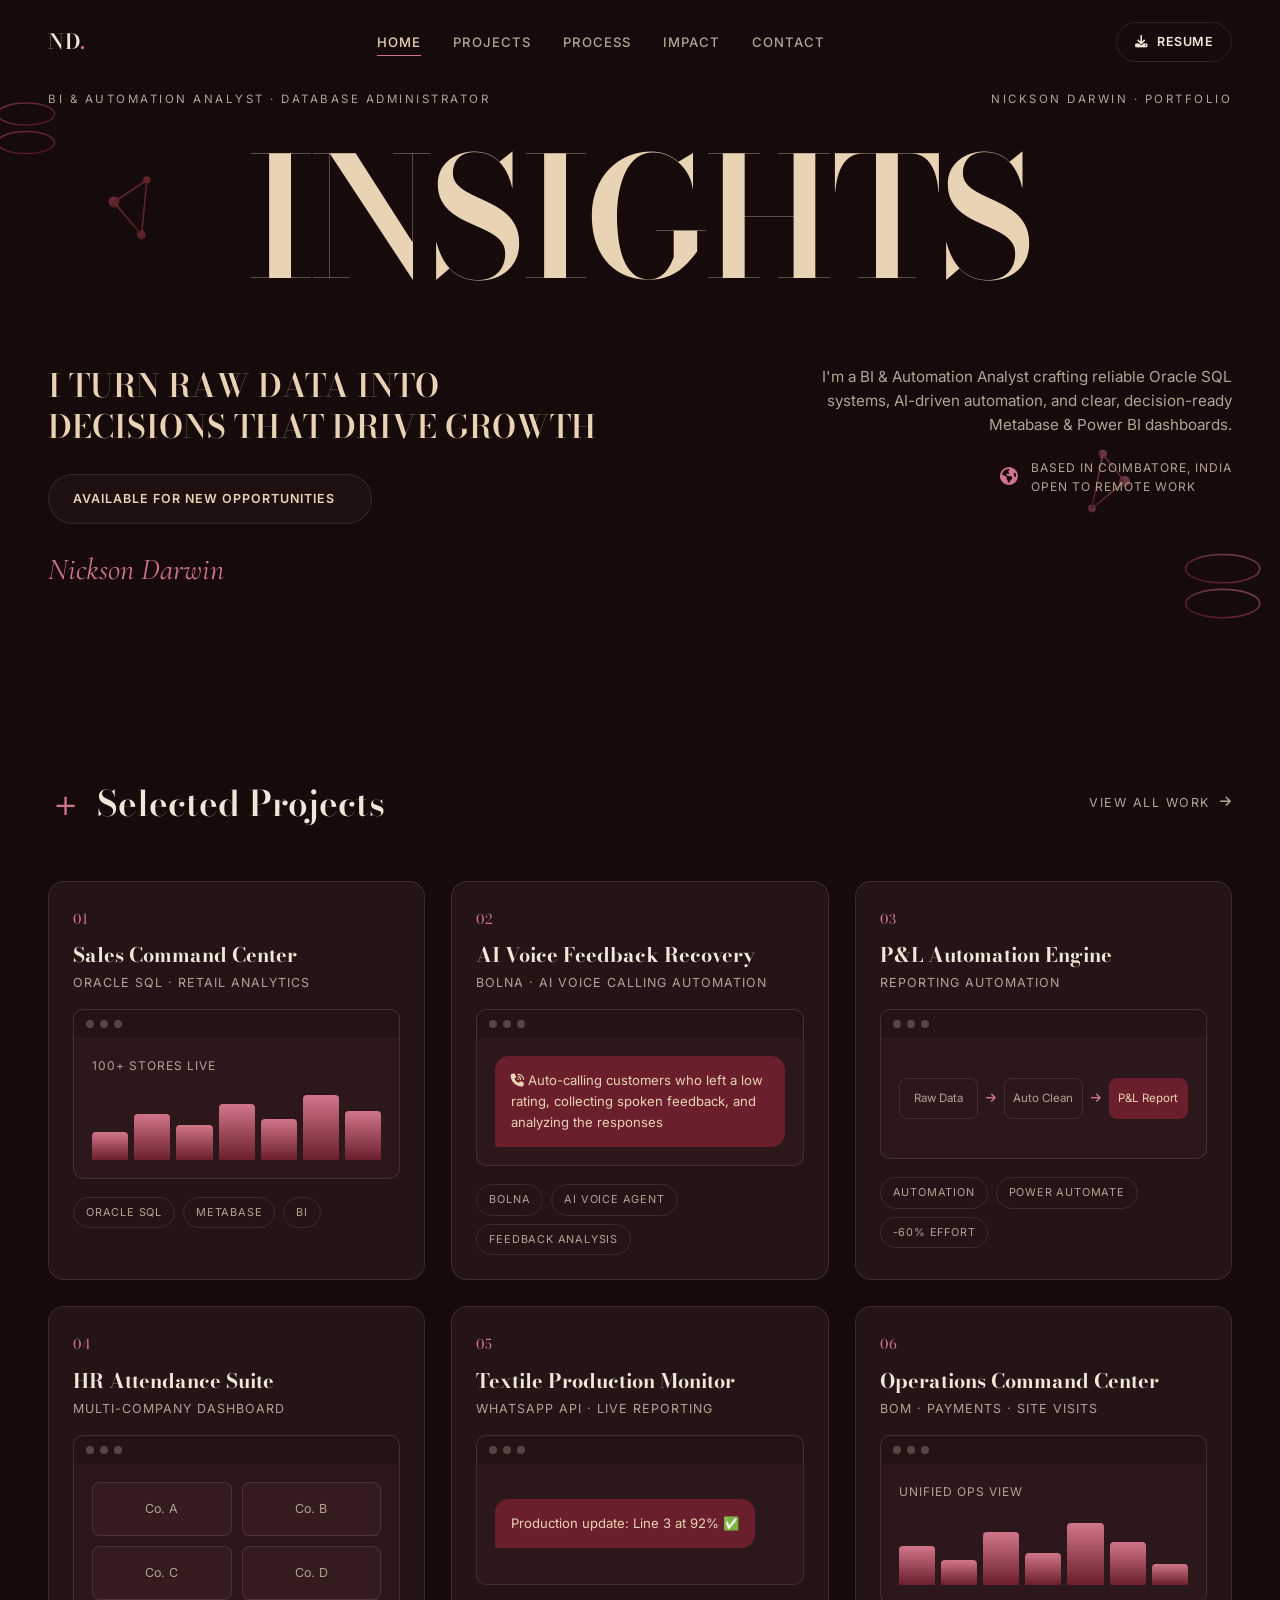
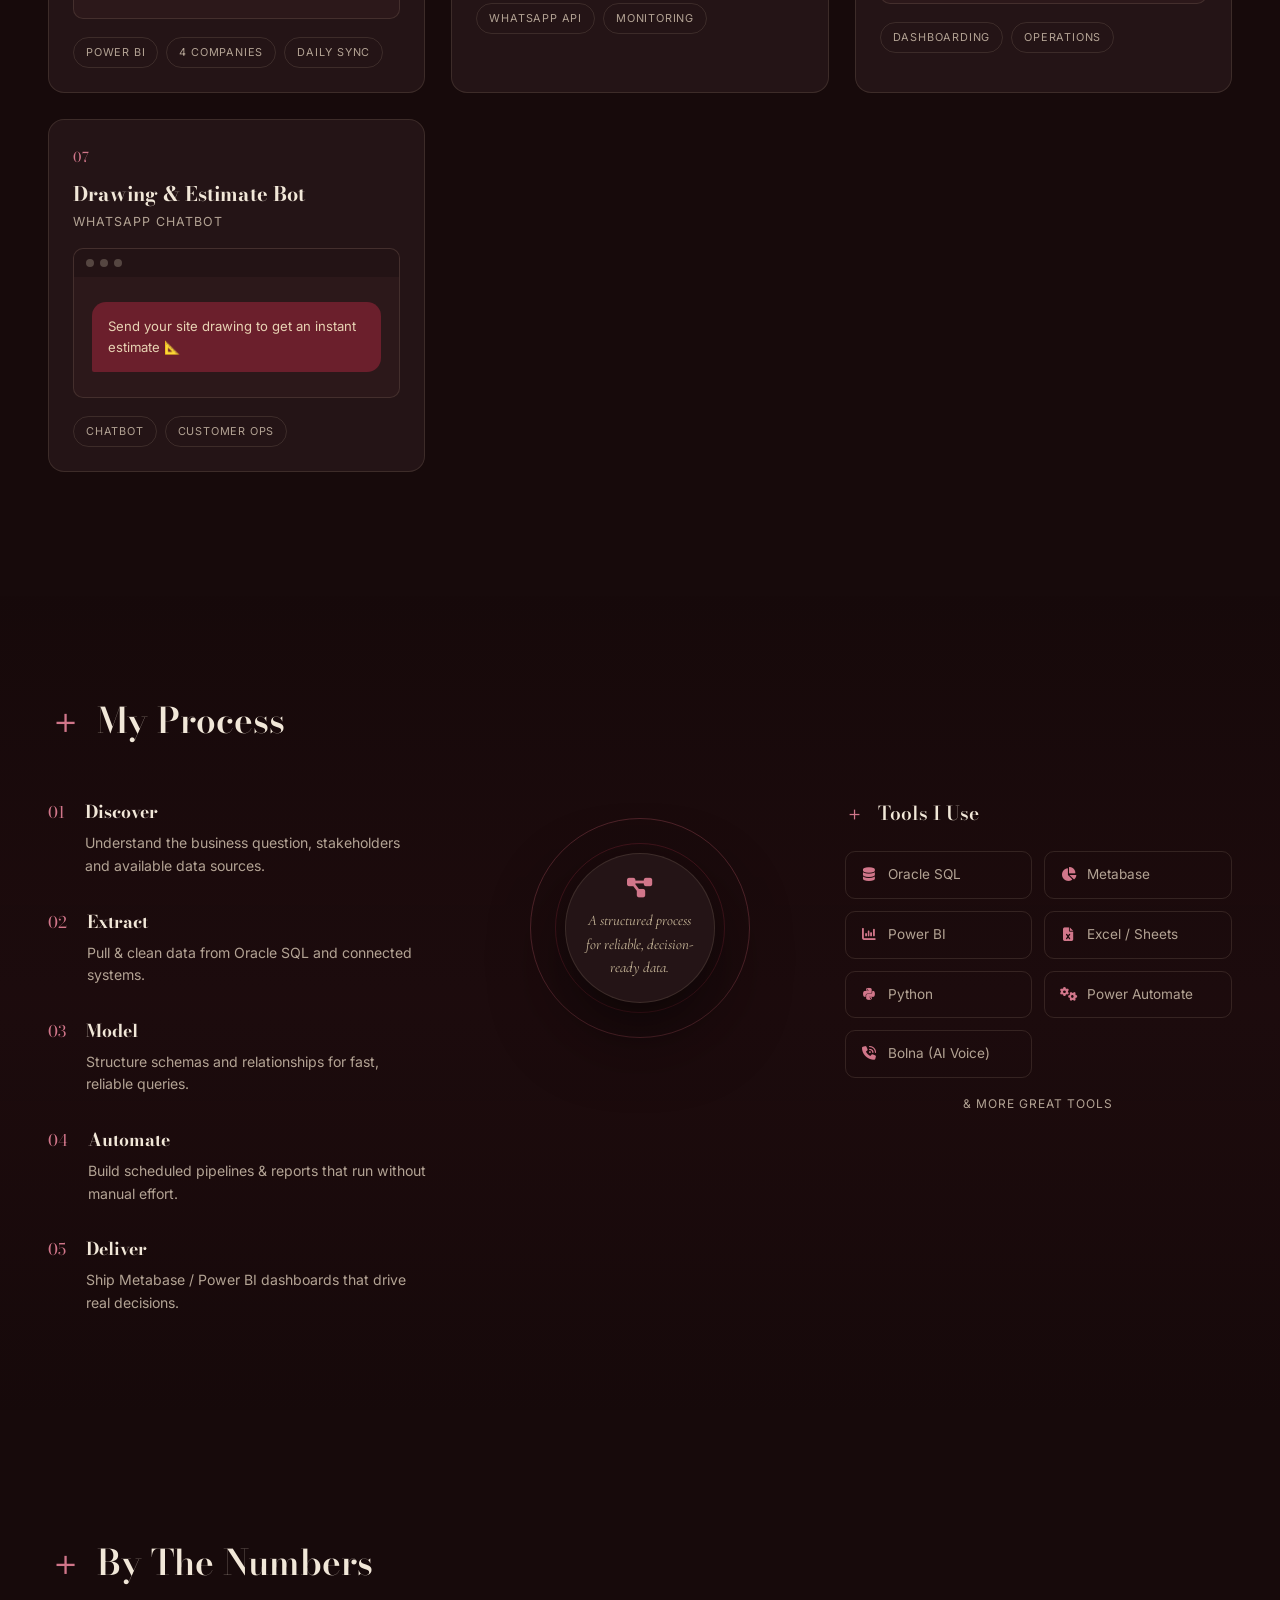
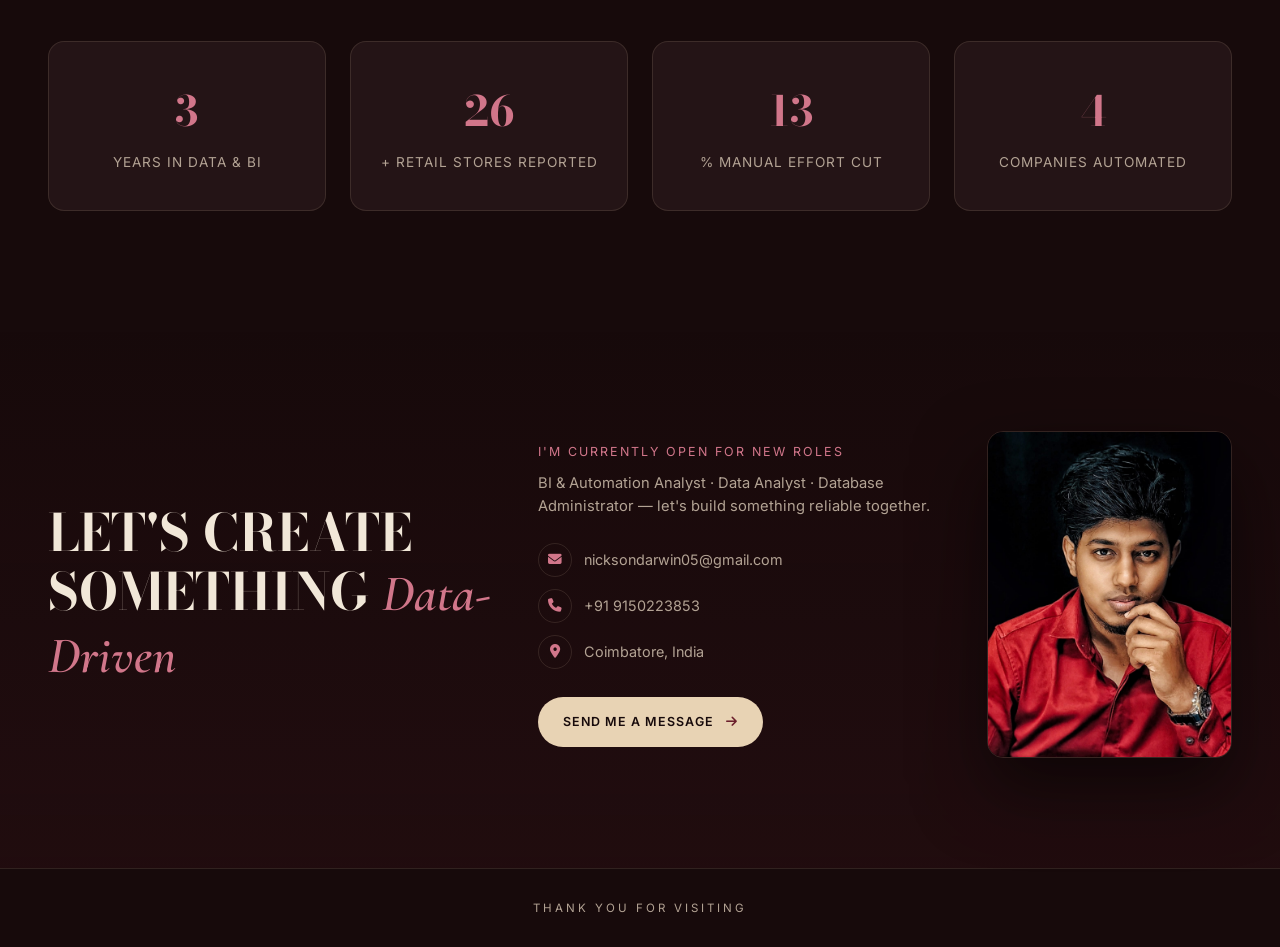
==== old-site/index.html @ a9b0cd64 "Launch new portfolio: case-study popups, solar-orbit tool stack, career trajectory - Overview cards " ====
<!DOCTYPE html>
<html lang="en">
<head>
<meta charset="UTF-8">
<meta name="viewport" content="width=device-width, initial-scale=1.0">
<title>Nickson Darwin — BI & Automation Portfolio</title>
<meta name="description" content="Nickson Darwin P — BI & Automation Analyst specializing in Oracle SQL, Metabase, Power BI, AI voice automation and reporting automation.">
<link rel="preconnect" href="https://fonts.googleapis.com">
<link rel="preconnect" href="https://fonts.gstatic.com" crossorigin>
<link href="https://fonts.googleapis.com/css2?family=Bodoni+Moda:ital,opsz,wght@0,6..96,400;0,6..96,500;0,6..96,600;0,6..96,700;0,6..96,900;1,6..96,500&family=Cormorant+Garamond:ital,wght@0,500;1,500;1,600&family=Inter:wght@300;400;500;600;700&display=swap" rel="stylesheet">
<link rel="stylesheet" href="https://cdnjs.cloudflare.com/ajax/libs/font-awesome/6.5.1/css/all.min.css">
<link rel="stylesheet" href="css/style.css?v=14">
<link rel="icon" href="data:image/svg+xml,<svg xmlns=%22http://www.w3.org/2000/svg%22 viewBox=%220 0 100 100%22><text y=%22.9em%22 font-size=%2290%22>🗄️</text></svg>">
</head>
<body>

<div class="grain"></div>
<div id="cursor-glow"></div>

<!-- Loader -->
<div id="loader">
  <div class="loader-inner">
    <span class="loader-code">ND</span>
    <div class="loader-bar"><div class="loader-fill"></div></div>
    <p>loading portfolio ...</p>
  </div>
</div>

<!-- Navbar -->
<header id="header">
  <nav class="nav container">
    <a href="#home" class="logo">ND<span>.</span></a>
    <ul class="nav-links">
      <li><a href="#home" class="nav-link active">Home</a></li>
      <li><a href="#projects" class="nav-link">Projects</a></li>
      <li><a href="#process" class="nav-link">Process</a></li>
      <li><a href="#impact" class="nav-link">Impact</a></li>
      <li><a href="#contact" class="nav-link">Contact</a></li>
    </ul>
    <a href="assets/Nickson_Darwin_Resume_SEP_2026.pdf" download class="btn btn-small nav-cta">
      <i class="fa-solid fa-download"></i> Resume
    </a>
    <button id="nav-toggle" aria-label="Toggle menu"><i class="fa-solid fa-bars"></i></button>
  </nav>
</header>

<!-- HERO -->
<section id="home" class="hero">
  <svg class="deco deco-tl" viewBox="0 0 200 200" xmlns="http://www.w3.org/2000/svg">
    <defs><linearGradient id="gradTL" x1="0" y1="0" x2="1" y2="1">
      <stop offset="0%" stop-color="#b0525f"/><stop offset="100%" stop-color="#7c2333"/>
    </linearGradient></defs>
    <g fill="none" stroke="url(#gradTL)" stroke-width="1.4" opacity=".55">
      <ellipse cx="60" cy="40" rx="26" ry="10"/>
      <ellipse cx="60" cy="66" rx="26" ry="10"/>
      <path d="M34 40 V66"/><path d="M86 40 V66"/>
      <circle cx="140" cy="120" r="5" fill="url(#gradTL)" stroke="none"/>
      <circle cx="170" cy="100" r="3.5" fill="url(#gradTL)" stroke="none"/>
      <circle cx="165" cy="150" r="4" fill="url(#gradTL)" stroke="none"/>
      <path d="M140 120 L170 100"/><path d="M140 120 L165 150"/><path d="M170 100 L165 150"/>
    </g>
  </svg>
  <svg class="deco deco-br" viewBox="0 0 220 220" xmlns="http://www.w3.org/2000/svg">
    <defs><linearGradient id="gradBR" x1="0" y1="1" x2="1" y2="0">
      <stop offset="0%" stop-color="#7c2333"/><stop offset="100%" stop-color="#d98c95"/>
    </linearGradient></defs>
    <g fill="none" stroke="url(#gradBR)" stroke-width="1.4" opacity=".5">
      <ellipse cx="140" cy="150" rx="34" ry="13"/>
      <ellipse cx="140" cy="182" rx="34" ry="13"/>
      <path d="M106 150 V182"/><path d="M174 150 V182"/>
      <circle cx="50" cy="70" r="5" fill="url(#gradBR)" stroke="none"/>
      <circle cx="20" cy="95" r="3.5" fill="url(#gradBR)" stroke="none"/>
      <circle cx="30" cy="45" r="4" fill="url(#gradBR)" stroke="none"/>
      <path d="M50 70 L20 95"/><path d="M50 70 L30 45"/><path d="M20 95 L30 45"/>
    </g>
  </svg>

  <div class="container hero-top">
    <p class="kicker">BI &amp; Automation Analyst · Database Administrator</p>
    <p class="kicker kicker-right">Nickson Darwin · Portfolio</p>
  </div>

  <div class="container hero-stage">
    <div class="hero-headline-wrap">
      <h1 class="hero-headline" data-reveal>INSIGHTS</h1>
    </div>

    <div class="hero-bottom">
      <div class="hero-left" data-reveal>
        <h2 class="hero-sub">I TURN RAW DATA INTO<br>DECISIONS THAT DRIVE GROWTH</h2>
        <a href="#contact" class="pill-btn"><span>Available for new opportunities</span> <i class="fa-solid fa-sparkles"></i></a>
        <p class="signature">Nickson Darwin</p>
      </div>
      <div class="hero-right" data-reveal>
        <p>I'm a BI &amp; Automation Analyst crafting reliable Oracle SQL systems,
          AI-driven automation, and clear, decision-ready Metabase &amp; Power BI dashboards.</p>
        <div class="hero-location">
          <i class="fa-solid fa-earth-americas"></i>
          <span>BASED IN COIMBATORE, INDIA<br>OPEN TO REMOTE WORK</span>
        </div>
      </div>
    </div>
  </div>
</section>

<!-- SELECTED PROJECTS -->
<section id="projects" class="section">
  <div class="container">
    <div class="section-head" data-reveal>
      <h3><span class="plus">＋</span> Selected Projects</h3>
      <a href="#contact" class="view-all">View all work <i class="fa-solid fa-arrow-right"></i></a>
    </div>

    <div class="projects-grid" data-reveal>

      <article class="project-card">
        <span class="proj-num">01</span>
        <h4>Sales Command Center</h4>
        <p class="proj-sub">Oracle SQL · Retail Analytics</p>
        <div class="mock-window">
          <div class="mock-bar"><span></span><span></span><span></span></div>
          <div class="mock-body mock-dash">
            <div class="mock-title">100+ Stores Live</div>
            <div class="mock-chart">
              <i style="--h:40%"></i><i style="--h:65%"></i><i style="--h:50%"></i>
              <i style="--h:80%"></i><i style="--h:58%"></i><i style="--h:92%"></i><i style="--h:70%"></i>
            </div>
          </div>
        </div>
        <div class="proj-tags">
          <span>ORACLE SQL</span><span>METABASE</span><span>BI</span>
        </div>
      </article>

      <article class="project-card">
        <span class="proj-num">02</span>
        <h4>AI Voice Feedback Recovery</h4>
        <p class="proj-sub">Bolna · AI Voice Calling Automation</p>
        <div class="mock-window">
          <div class="mock-bar"><span></span><span></span><span></span></div>
          <div class="mock-body mock-chat">
            <div class="chat-bubble"><i class="fa-solid fa-phone-volume"></i> Auto-calling customers who left a low rating, collecting spoken feedback, and analyzing the responses</div>
          </div>
        </div>
        <div class="proj-tags">
          <span>BOLNA</span><span>AI VOICE AGENT</span><span>FEEDBACK ANALYSIS</span>
        </div>
      </article>

      <article class="project-card">
        <span class="proj-num">03</span>
        <h4>P&amp;L Automation Engine</h4>
        <p class="proj-sub">Reporting Automation</p>
        <div class="mock-window">
          <div class="mock-bar"><span></span><span></span><span></span></div>
          <div class="mock-body mock-flow">
            <div class="flow-node">Raw Data</div>
            <i class="fa-solid fa-arrow-right"></i>
            <div class="flow-node">Auto Clean</div>
            <i class="fa-solid fa-arrow-right"></i>
            <div class="flow-node accent">P&amp;L Report</div>
          </div>
        </div>
        <div class="proj-tags">
          <span>AUTOMATION</span><span>POWER AUTOMATE</span><span>-60% EFFORT</span>
        </div>
      </article>

      <article class="project-card">
        <span class="proj-num">04</span>
        <h4>HR Attendance Suite</h4>
        <p class="proj-sub">Multi-Company Dashboard</p>
        <div class="mock-window">
          <div class="mock-bar"><span></span><span></span><span></span></div>
          <div class="mock-body mock-grid4">
            <div>Co. A</div><div>Co. B</div><div>Co. C</div><div>Co. D</div>
          </div>
        </div>
        <div class="proj-tags">
          <span>POWER BI</span><span>4 COMPANIES</span><span>DAILY SYNC</span>
        </div>
      </article>

      <article class="project-card">
        <span class="proj-num">05</span>
        <h4>Textile Production Monitor</h4>
        <p class="proj-sub">WhatsApp API · Live Reporting</p>
        <div class="mock-window">
          <div class="mock-bar"><span></span><span></span><span></span></div>
          <div class="mock-body mock-chat">
            <div class="chat-bubble">Production update: Line 3 at 92% ✅</div>
          </div>
        </div>
        <div class="proj-tags">
          <span>WHATSAPP API</span><span>MONITORING</span>
        </div>
      </article>

      <article class="project-card">
        <span class="proj-num">06</span>
        <h4>Operations Command Center</h4>
        <p class="proj-sub">BOM · Payments · Site Visits</p>
        <div class="mock-window">
          <div class="mock-bar"><span></span><span></span><span></span></div>
          <div class="mock-body mock-dash">
            <div class="mock-title">Unified Ops View</div>
            <div class="mock-chart">
              <i style="--h:55%"></i><i style="--h:35%"></i><i style="--h:75%"></i>
              <i style="--h:45%"></i><i style="--h:88%"></i><i style="--h:62%"></i><i style="--h:30%"></i>
            </div>
          </div>
        </div>
        <div class="proj-tags">
          <span>DASHBOARDING</span><span>OPERATIONS</span>
        </div>
      </article>

      <article class="project-card">
        <span class="proj-num">07</span>
        <h4>Drawing &amp; Estimate Bot</h4>
        <p class="proj-sub">WhatsApp Chatbot</p>
        <div class="mock-window">
          <div class="mock-bar"><span></span><span></span><span></span></div>
          <div class="mock-body mock-chat">
            <div class="chat-bubble">Send your site drawing to get an instant estimate 📐</div>
          </div>
        </div>
        <div class="proj-tags">
          <span>CHATBOT</span><span>CUSTOMER OPS</span>
        </div>
      </article>

    </div>
  </div>
</section>

<!-- PROCESS + TOOLS -->
<section id="process" class="section alt">
  <div class="container">
    <div class="section-head" data-reveal>
      <h3><span class="plus">＋</span> My Process</h3>
    </div>

    <div class="process-grid">
      <ol class="process-list" data-reveal>
        <li><span class="pnum">01</span><div><h4>Discover</h4><p>Understand the business question, stakeholders and available data sources.</p></div></li>
        <li><span class="pnum">02</span><div><h4>Extract</h4><p>Pull &amp; clean data from Oracle SQL and connected systems.</p></div></li>
        <li><span class="pnum">03</span><div><h4>Model</h4><p>Structure schemas and relationships for fast, reliable queries.</p></div></li>
        <li><span class="pnum">04</span><div><h4>Automate</h4><p>Build scheduled pipelines &amp; reports that run without manual effort.</p></div></li>
        <li><span class="pnum">05</span><div><h4>Deliver</h4><p>Ship Metabase / Power BI dashboards that drive real decisions.</p></div></li>
      </ol>

      <div class="process-orb" data-reveal>
        <div class="orb-ring r1"></div>
        <div class="orb-ring r2"></div>
        <div class="orb-core">
          <i class="fa-solid fa-diagram-project"></i>
          <p>A structured process for reliable, decision-ready data.</p>
        </div>
      </div>

      <div class="tools-box" data-reveal>
        <h4><span class="plus">＋</span> Tools I Use</h4>
        <div class="tools-grid">
          <div class="tool"><i class="fa-solid fa-database"></i> Oracle SQL</div>
          <div class="tool"><i class="fa-solid fa-chart-pie"></i> Metabase</div>
          <div class="tool"><i class="fa-solid fa-chart-column"></i> Power BI</div>
          <div class="tool"><i class="fa-solid fa-file-excel"></i> Excel / Sheets</div>
          <div class="tool"><i class="fa-brands fa-python"></i> Python</div>
          <div class="tool"><i class="fa-solid fa-gears"></i> Power Automate</div>
          <div class="tool"><i class="fa-solid fa-phone-volume"></i> Bolna (AI Voice)</div>
        </div>
        <p class="tools-more">&amp; more great tools</p>
      </div>
    </div>
  </div>
</section>

<!-- IMPACT (numbers instead of testimonials) -->
<section id="impact" class="section">
  <div class="container">
    <div class="section-head" data-reveal>
      <h3><span class="plus">＋</span> By The Numbers</h3>
    </div>
    <div class="impact-grid" data-reveal>
      <div class="impact-card">
        <span class="impact-num" data-count="3">0</span>
        <p>Years in Data &amp; BI</p>
      </div>
      <div class="impact-card">
        <span class="impact-num" data-count="100">0</span>
        <p>+ Retail Stores Reported</p>
      </div>
      <div class="impact-card">
        <span class="impact-num" data-count="60">0</span>
        <p>% Manual Effort Cut</p>
      </div>
      <div class="impact-card">
        <span class="impact-num" data-count="4">0</span>
        <p>Companies Automated</p>
      </div>
    </div>
  </div>
</section>

<!-- CONTACT / CTA -->
<section id="contact" class="section cta-section">
  <div class="container cta-grid">
    <div class="cta-left" data-reveal>
      <h2>LET'S CREATE<br>SOMETHING <span class="script">Data-Driven</span></h2>
    </div>
    <div class="cta-mid" data-reveal>
      <p class="cta-open">I'M CURRENTLY OPEN FOR NEW ROLES</p>
      <p class="cta-note">BI &amp; Automation Analyst · Data Analyst · Database Administrator — let's build something reliable together.</p>
      <div class="contact-info">
        <a href="mailto:nicksondarwin05@gmail.com"><i class="fa-solid fa-envelope"></i> nicksondarwin05@gmail.com</a>
        <a href="tel:+919150223853"><i class="fa-solid fa-phone"></i> +91 9150223853</a>
        <a href="#"><i class="fa-solid fa-location-dot"></i> Coimbatore, India</a>
      </div>
      <a href="mailto:nicksondarwin05@gmail.com" class="pill-btn dark"><span>Send me a message</span> <i class="fa-solid fa-arrow-right"></i></a>
    </div>
    <div class="cta-right" data-reveal>
      <img src="assets/profile.jpg" alt="Nickson Darwin P">
    </div>
  </div>
</section>

<footer class="footer">
  <p>Thank you for visiting</p>
</footer>

<a href="#home" id="back-to-top" aria-label="Back to top"><i class="fa-solid fa-arrow-up"></i></a>

<script src="js/script.js"></script>
</body>
</html>
---- old-site/css/style.css ----
/* ===== Tokens ===== */
:root{
  --bg: #170a0b;
  --bg-2: #1c0d0e;
  --surface: #241416;
  --surface-2: #2c181a;
  --border: rgba(232,211,180,0.12);
  --cream: #e8d3b4;
  --cream-dim: #c9b89a;
  --maroon: #6b1f2c;
  --rose: #a8505f;
  --rose-soft: #d1768a;
  --text: #f1e7d8;
  --text-dim: #b3a394;
  --shadow: 0 30px 70px rgba(0,0,0,0.55);
  --radius: 16px;
  --font-head: 'Bodoni Moda', serif;
  --font-script: 'Cormorant Garamond', serif;
  --font-body: 'Inter', sans-serif;
}

*{ margin:0; padding:0; box-sizing:border-box; }
html{ scroll-behavior: smooth; }

body{
  background: var(--bg);
  color: var(--text);
  font-family: var(--font-body);
  overflow-x: hidden;
  line-height: 1.6;
}

img{ max-width:100%; display:block; }
a{ color:inherit; text-decoration:none; }
ul, ol{ list-style:none; }
button{ font-family: inherit; cursor:pointer; border:none; background:none; color:inherit; }

.container{ width:100%; max-width: 1240px; margin:0 auto; padding: 0 28px; }
::selection{ background: var(--maroon); color:#fff; }

/* film grain overlay */
.grain{
  position:fixed; inset:0; z-index:-1; pointer-events:none; opacity:.05; mix-blend-mode:overlay;
  background-image: radial-gradient(rgba(255,255,255,0.6) 1px, transparent 1px);
  background-size: 3px 3px;
}
#cursor-glow{
  position: fixed; top:0; left:0; width:460px; height:460px; border-radius:50%;
  background: radial-gradient(circle, rgba(124,35,51,0.28), transparent 65%);
  pointer-events:none; z-index:-1; transform: translate(-50%,-50%);
  transition: opacity .3s ease; opacity:0;
}

/* ===== Loader ===== */
#loader{
  position:fixed; inset:0; background: var(--bg); z-index:9999;
  display:flex; align-items:center; justify-content:center;
  transition: opacity .6s ease, visibility .6s ease;
}
#loader.hide{ opacity:0; visibility:hidden; }
.loader-inner{ text-align:center; }
.loader-code{ font-family: var(--font-head); font-size:2.4rem; color: var(--cream); display:block; margin-bottom:18px; letter-spacing:2px; }
.loader-bar{ width:220px; height:3px; background: var(--surface-2); border-radius:4px; overflow:hidden; margin: 0 auto; }
.loader-fill{ height:100%; width:0%; background: var(--rose); animation: loadFill 1.2s ease forwards; }
@keyframes loadFill{ to{ width:100%; } }
.loader-inner p{ margin-top:14px; color: var(--text-dim); font-size:.78rem; letter-spacing:2px; text-transform:uppercase; }

/* ===== Header ===== */
#header{
  position: fixed; top:0; left:0; right:0; z-index: 500;
  padding: 22px 0; transition: background .3s ease, padding .3s ease, border-color .3s ease;
  border-bottom: 1px solid transparent;
}
#header.scrolled{ background: rgba(23,13,14,0.85); backdrop-filter: blur(14px); padding: 14px 0; border-color: var(--border); }
.nav{ display:flex; align-items:center; justify-content:space-between; gap:24px; }
.logo{ font-family: var(--font-head); font-weight:600; font-size:1.3rem; letter-spacing:.5px; }
.logo span{ color: var(--rose-soft); }
.nav-links{ display:flex; gap:32px; margin:0 auto; }
.nav-link{ position:relative; font-size:.82rem; letter-spacing:1px; text-transform:uppercase; color: var(--text-dim); font-weight:500; padding:6px 0; transition: color .25s ease; }
.nav-link::after{ content:''; position:absolute; left:0; bottom:0; width:0; height:1px; background: var(--rose-soft); transition: width .3s ease; }
.nav-link:hover, .nav-link.active{ color: var(--cream); }
.nav-link:hover::after, .nav-link.active::after{ width:100%; }
#nav-toggle{ display:none; font-size:1.3rem; color: var(--text); }

/* ===== Buttons ===== */
.btn{ display:inline-flex; align-items:center; gap:10px; padding: 12px 24px; border-radius: 999px; font-weight:600; font-size:.82rem; letter-spacing:.5px; transition: all .25s ease; }
.btn-small{ padding: 9px 18px; font-size:.78rem; border:1px solid var(--border); text-transform:uppercase; }
.btn-small:hover{ border-color: var(--rose-soft); color: var(--rose-soft); }

.pill-btn{
  display:inline-flex; align-items:center; gap:12px; border:1px solid var(--border); border-radius:999px;
  padding:14px 24px; font-size:.78rem; letter-spacing:1px; text-transform:uppercase; font-weight:600; color: var(--cream);
  transition: all .3s ease; background: rgba(236,223,200,0.03);
}
.pill-btn:hover{ background: var(--rose); border-color: var(--rose); transform: translateY(-2px); }
.pill-btn i{ color: var(--rose-soft); }
.pill-btn.dark{ background: var(--cream); color: var(--bg); }
.pill-btn.dark i{ color: var(--maroon); }
.pill-btn.dark:hover{ background: var(--rose-soft); color:#1a0d0e; }

/* ===== Hero ===== */
.hero{ position:relative; padding-top:90px; padding-bottom:70px; overflow:hidden; }
.deco{ position:absolute; width:220px; height:220px; pointer-events:none; z-index:1; }
.deco-tl{ top:70px; left:-40px; }
.deco-br{ bottom:20px; right:-30px; width:240px; height:240px; }

.hero-top{ display:flex; justify-content:space-between; margin-bottom: 40px; position:relative; z-index:2; }
.kicker{ font-size:.72rem; letter-spacing:2.5px; text-transform:uppercase; color: var(--text-dim); }
.kicker-right{ text-align:right; }

.hero-stage{
  position:relative;
  font-size: clamp(3.6rem, 13vw, 10.5rem);
}
.hero-headline-wrap{ position:relative; padding-bottom: 0.45em; }
.hero-headline{
  font-family: var(--font-head); font-weight:600; text-transform:uppercase;
  font-size: 1em; line-height:.85; letter-spacing:-.02em;
  color: var(--cream); text-align:center; white-space:nowrap;
  margin: .15em 0 0; position:relative; z-index:1;
}
.hero-bottom{
  display:grid; grid-template-columns: 1.3fr .9fr; gap:60px; align-items:start;
  position:relative; z-index:2; font-size:1rem;
}
.hero-sub{ font-family: var(--font-head); font-weight:600; font-size: clamp(1.3rem, 2.6vw, 2rem); line-height:1.3; margin-bottom:26px; color: var(--cream); }
.signature{ font-family: var(--font-script); font-style:italic; font-size:1.9rem; color: var(--rose-soft); margin-top:22px; }
.hero-right{ text-align:right; color: var(--text-dim); font-size:.95rem; }
.hero-right p{ margin-bottom:20px; }
.hero-location{ display:flex; align-items:center; justify-content:flex-end; gap:12px; font-size:.75rem; letter-spacing:1px; color: var(--text-dim); }
.hero-location i{ font-size:1.1rem; color: var(--rose-soft); }
.hero-location span{ text-align:left; }

/* reveal animation */
[data-reveal]{ opacity:0; transform: translateY(36px); transition: opacity .8s ease, transform .8s ease; }
[data-reveal].in-view{ opacity:1; transform: translateY(0); }

/* ===== Sections ===== */
.section{ padding: 110px 0; position:relative; }
.section.alt{ background: linear-gradient(180deg, transparent, rgba(124,35,51,0.06), transparent); }
.section-head{ display:flex; align-items:center; justify-content:space-between; margin-bottom:50px; flex-wrap:wrap; gap:16px; }
.section-head h3, .tools-box h4{ font-family: var(--font-head); font-weight:600; font-size: clamp(1.6rem, 3vw, 2.2rem); display:flex; align-items:center; gap:14px; }
.plus{ color: var(--rose-soft); font-weight:400; }
.view-all{ font-size:.78rem; letter-spacing:1.5px; text-transform:uppercase; color: var(--text-dim); display:flex; align-items:center; gap:10px; transition: color .25s ease; }
.view-all:hover{ color: var(--rose-soft); }

/* Projects */
.projects-grid{ display:grid; grid-template-columns: repeat(3, 1fr); gap:26px; }
.project-card{
  background: var(--surface); border:1px solid var(--border); border-radius: var(--radius);
  padding:24px; transition: transform .35s ease, border-color .35s ease, box-shadow .35s ease;
}
.project-card:hover{ transform: translateY(-8px); border-color: rgba(176,82,95,0.4); box-shadow: var(--shadow); }
.proj-num{ font-family: var(--font-head); color: var(--rose-soft); font-size:.85rem; letter-spacing:1px; }
.project-card h4{ font-family: var(--font-head); font-size:1.25rem; margin:8px 0 2px; }
.proj-sub{ color: var(--text-dim); font-size:.78rem; text-transform:uppercase; letter-spacing:1px; margin-bottom:16px; }

.mock-window{ border-radius:10px; overflow:hidden; border:1px solid var(--border); margin-bottom:18px; background: var(--surface-2); }
.mock-bar{ display:flex; gap:6px; padding:10px 12px; background: rgba(0,0,0,0.2); }
.mock-bar span{ width:8px; height:8px; border-radius:50%; background: rgba(236,223,200,0.25); }
.mock-body{ padding:18px; min-height:120px; }
.mock-dash .mock-title{ font-size:.75rem; color: var(--text-dim); text-transform:uppercase; letter-spacing:1px; margin-bottom:14px; }
.mock-chart{ display:flex; align-items:flex-end; gap:6px; height:70px; }
.mock-chart i{ flex:1; height: var(--h); background: linear-gradient(180deg, var(--rose-soft), var(--maroon)); border-radius:4px 4px 0 0; }
.mock-flow{ display:flex; align-items:center; justify-content:space-between; gap:8px; font-size:.72rem; color: var(--text-dim); }
.flow-node{ border:1px solid var(--border); border-radius:8px; padding:10px 8px; text-align:center; flex:1; }
.flow-node.accent{ background: var(--maroon); color: var(--cream); border-color: var(--maroon); }
.mock-flow i{ color: var(--rose-soft); font-size:.7rem; }
.mock-grid4{ display:grid; grid-template-columns: repeat(2,1fr); gap:10px; }
.mock-grid4 div{ border:1px solid var(--border); border-radius:8px; padding:16px 8px; text-align:center; font-size:.78rem; color: var(--text-dim); background: rgba(176,82,95,0.06); }
.mock-chat{ display:flex; align-items:center; height:100%; }
.chat-bubble{ background: var(--maroon); color: var(--cream); padding:14px 16px; border-radius:14px 14px 14px 2px; font-size:.82rem; }

.proj-tags{ display:flex; flex-wrap:wrap; gap:8px; }
.proj-tags span{ font-size:.68rem; letter-spacing:.8px; text-transform:uppercase; border:1px solid var(--border); padding:6px 12px; border-radius:999px; color: var(--text-dim); }

/* Process */
.process-grid{ display:grid; grid-template-columns: 1fr .8fr 1fr; gap:50px; align-items:start; }
.process-list li{ display:flex; gap:20px; margin-bottom:30px; }
.process-list li:last-child{ margin-bottom:0; }
.pnum{ font-family: var(--font-head); color: var(--rose-soft); font-size:1rem; padding-top:2px; }
.process-list h4{ font-family: var(--font-head); font-size:1.1rem; margin-bottom:6px; }
.process-list p{ color: var(--text-dim); font-size:.88rem; max-width:340px; }

.process-orb{ position:relative; display:flex; align-items:center; justify-content:center; min-height:260px; }
.orb-ring{ position:absolute; border-radius:50%; border:1px solid var(--border); }
.orb-ring.r1{ width:220px; height:220px; animation: spin 30s linear infinite; border-color: rgba(176,82,95,0.35); }
.orb-ring.r2{ width:170px; height:170px; animation: spin 20s linear infinite reverse; border-color: rgba(124,35,51,0.4); }
@keyframes spin{ to{ transform: rotate(360deg); } }
.orb-core{ position:relative; width:150px; height:150px; border-radius:50%; background: var(--surface); border:1px solid var(--border); display:flex; flex-direction:column; align-items:center; justify-content:center; text-align:center; padding:18px; box-shadow: var(--shadow); }
.orb-core i{ font-size:1.4rem; color: var(--rose-soft); margin-bottom:10px; }
.orb-core p{ font-family: var(--font-script); font-style:italic; font-size:.92rem; color: var(--cream-dim); }

.tools-box h4{ margin-bottom:22px; font-size:1.2rem; }
.tools-grid{ display:grid; grid-template-columns: repeat(2, 1fr); gap:12px; }
.tool{ display:flex; align-items:center; gap:10px; border:1px solid var(--border); border-radius:10px; padding:12px 14px; font-size:.85rem; color: var(--text-dim); transition: all .25s ease; }
.tool:hover{ border-color: var(--rose-soft); color: var(--cream); transform: translateY(-2px); }
.tool i{ color: var(--rose-soft); width:18px; text-align:center; }
.tools-more{ margin-top:16px; font-size:.75rem; letter-spacing:1px; text-transform:uppercase; color: var(--text-dim); text-align:center; }

/* Impact */
.impact-grid{ display:grid; grid-template-columns: repeat(4, 1fr); gap:24px; }
.impact-card{ text-align:center; border:1px solid var(--border); border-radius: var(--radius); padding:36px 20px; background: var(--surface); transition: transform .3s ease, border-color .3s ease; }
.impact-card:hover{ transform: translateY(-6px); border-color: rgba(176,82,95,0.4); }
.impact-num{ font-family: var(--font-head); font-size:2.6rem; font-weight:700; color: var(--rose-soft); display:block; margin-bottom:8px; }
.impact-card p{ color: var(--text-dim); font-size:.85rem; text-transform:uppercase; letter-spacing:1px; }

/* CTA / Contact */
.cta-section{ background: linear-gradient(180deg, transparent, rgba(124,35,51,0.1)); }
.cta-grid{ display:grid; grid-template-columns: 1.1fr 1fr .6fr; gap:40px; align-items:center; }
.cta-left h2{ font-family: var(--font-head); font-weight:700; font-size: clamp(2rem, 4vw, 3.2rem); line-height:1.15; }
.script{ font-family: var(--font-script); font-style:italic; color: var(--rose-soft); font-weight:600; }
.cta-open{ font-size:.78rem; letter-spacing:2px; text-transform:uppercase; color: var(--rose-soft); margin-bottom:10px; }
.cta-note{ color: var(--text-dim); margin-bottom:24px; font-size:.92rem; }
.contact-info{ display:flex; flex-direction:column; gap:12px; margin-bottom:28px; }
.contact-info a{ display:flex; align-items:center; gap:12px; color: var(--text-dim); font-size:.9rem; transition: color .25s ease; }
.contact-info a:hover{ color: var(--rose-soft); }
.contact-info i{ width:34px; height:34px; border:1px solid var(--border); border-radius:50%; display:flex; align-items:center; justify-content:center; color: var(--rose-soft); font-size:.85rem; }
.cta-right img{ width:100%; aspect-ratio: 3/4; object-fit:cover; border-radius: var(--radius); border:1px solid var(--border); box-shadow: var(--shadow); }

/* Footer */
.footer{ padding: 30px 0; text-align:center; border-top:1px solid var(--border); }
.footer p{ font-size:.72rem; letter-spacing:3px; text-transform:uppercase; color: var(--text-dim); }

#back-to-top{
  position:fixed; bottom:28px; right:28px; width:46px; height:46px; border-radius:50%;
  background: var(--rose); color:#1a0d0e; display:flex; align-items:center; justify-content:center;
  box-shadow: var(--shadow); opacity:0; visibility:hidden; transform: translateY(10px);
  transition: all .3s ease; z-index:400;
}
#back-to-top.show{ opacity:1; visibility:visible; transform: translateY(0); }

/* ===== Responsive ===== */
@media (max-width: 980px){
  .hero-bottom{ grid-template-columns: 1fr; text-align:left; }
  .hero-right{ text-align:left; }
  .hero-location{ justify-content:flex-start; }
  .projects-grid{ grid-template-columns: repeat(2,1fr); }
  .process-grid{ grid-template-columns: 1fr; }
  .impact-grid{ grid-template-columns: repeat(2,1fr); }
  .cta-grid{ grid-template-columns: 1fr; }
  .cta-right{ max-width:220px; }
  .hero-headline{ white-space:normal; }
  .hero-stage{ font-size: clamp(3rem, 15vw, 7rem); }
}
@media (max-width: 760px){
  .hero-stage{ font-size: clamp(2.6rem, 16vw, 4rem); }
  .hero-headline-wrap{ padding-bottom: .5em; }
  .nav-links{ position:fixed; top:64px; left:0; right:0; background: rgba(23,13,14,0.97); backdrop-filter: blur(14px);
    flex-direction:column; align-items:center; padding:30px 0; gap:22px; border-bottom:1px solid var(--border);
    transform: translateY(-130%); transition: transform .35s ease; }
  .nav-links.open{ transform: translateY(0); }
  #nav-toggle{ display:block; }
  .nav-cta{ display:none; }
  .projects-grid{ grid-template-columns: 1fr; }
  .impact-grid{ grid-template-columns: 1fr 1fr; }
  .hero-top{ flex-direction:column; gap:6px; }
  .kicker-right{ text-align:left; }
}
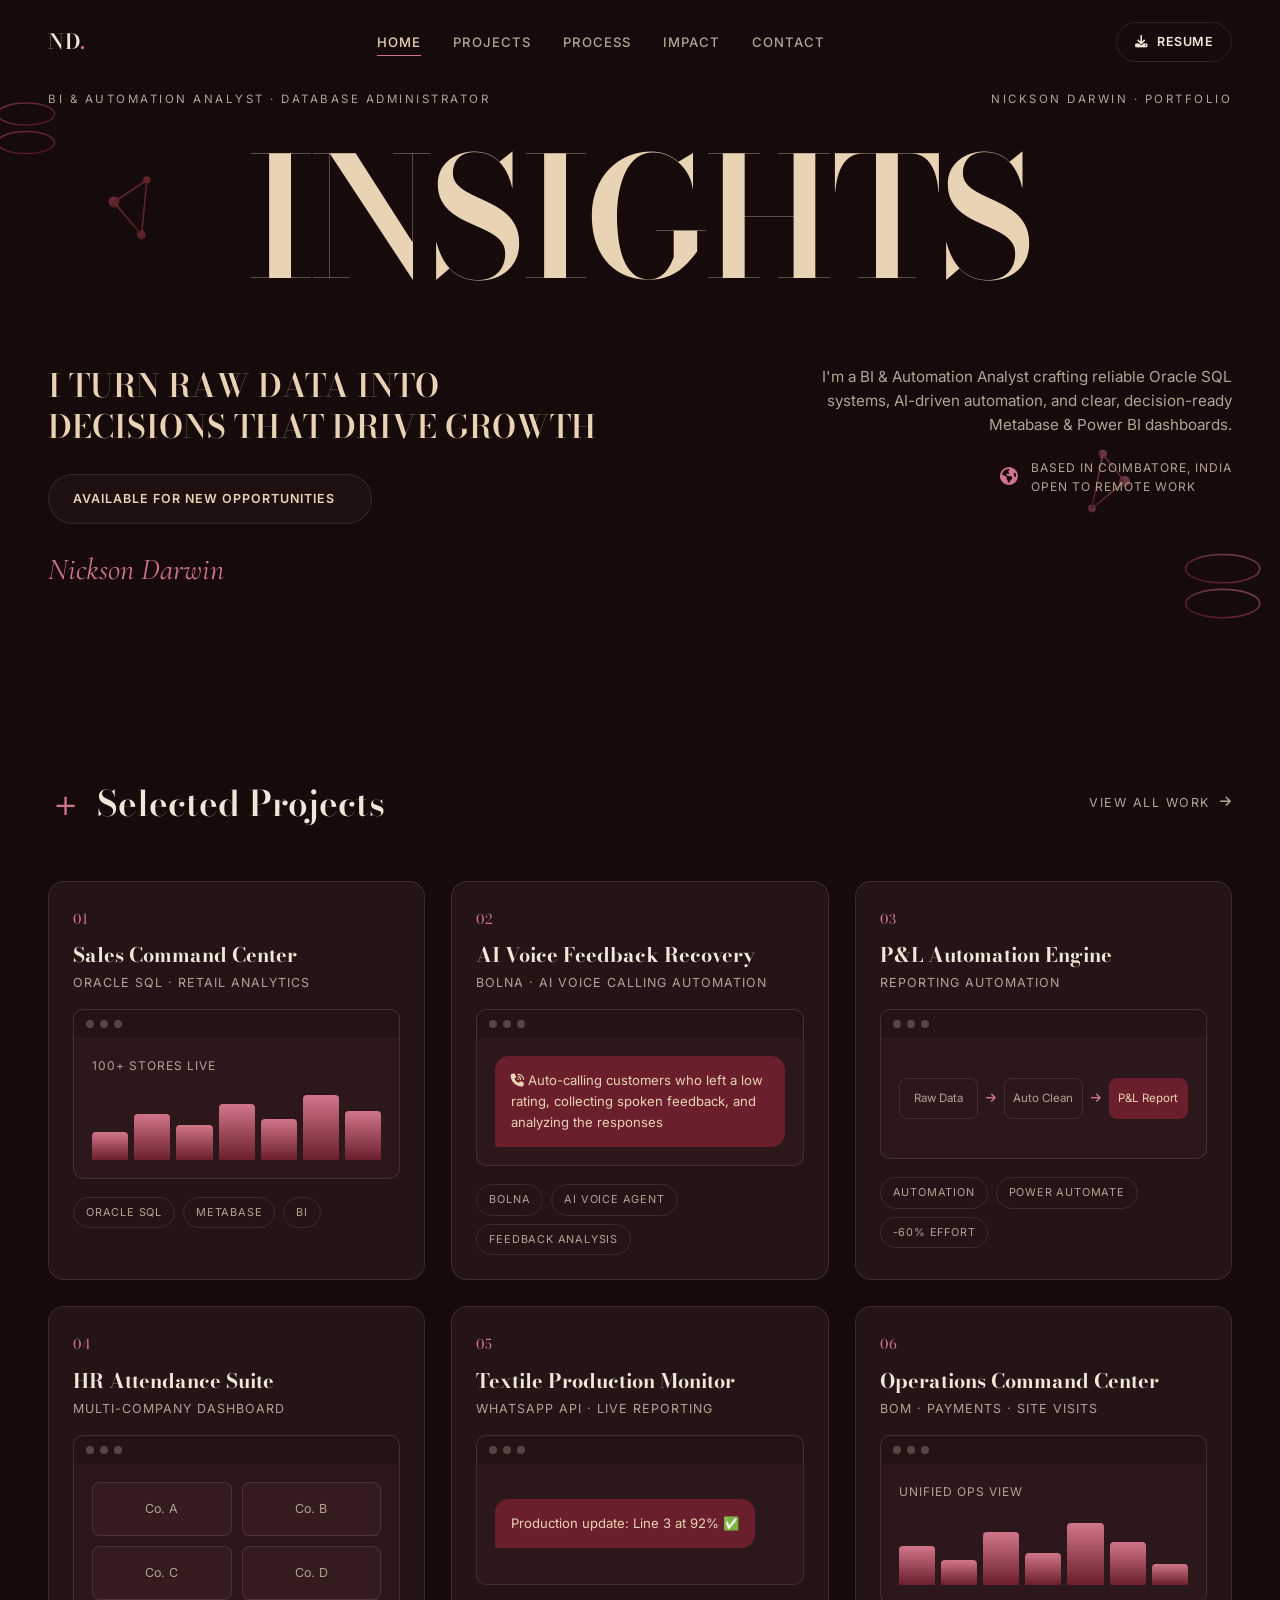
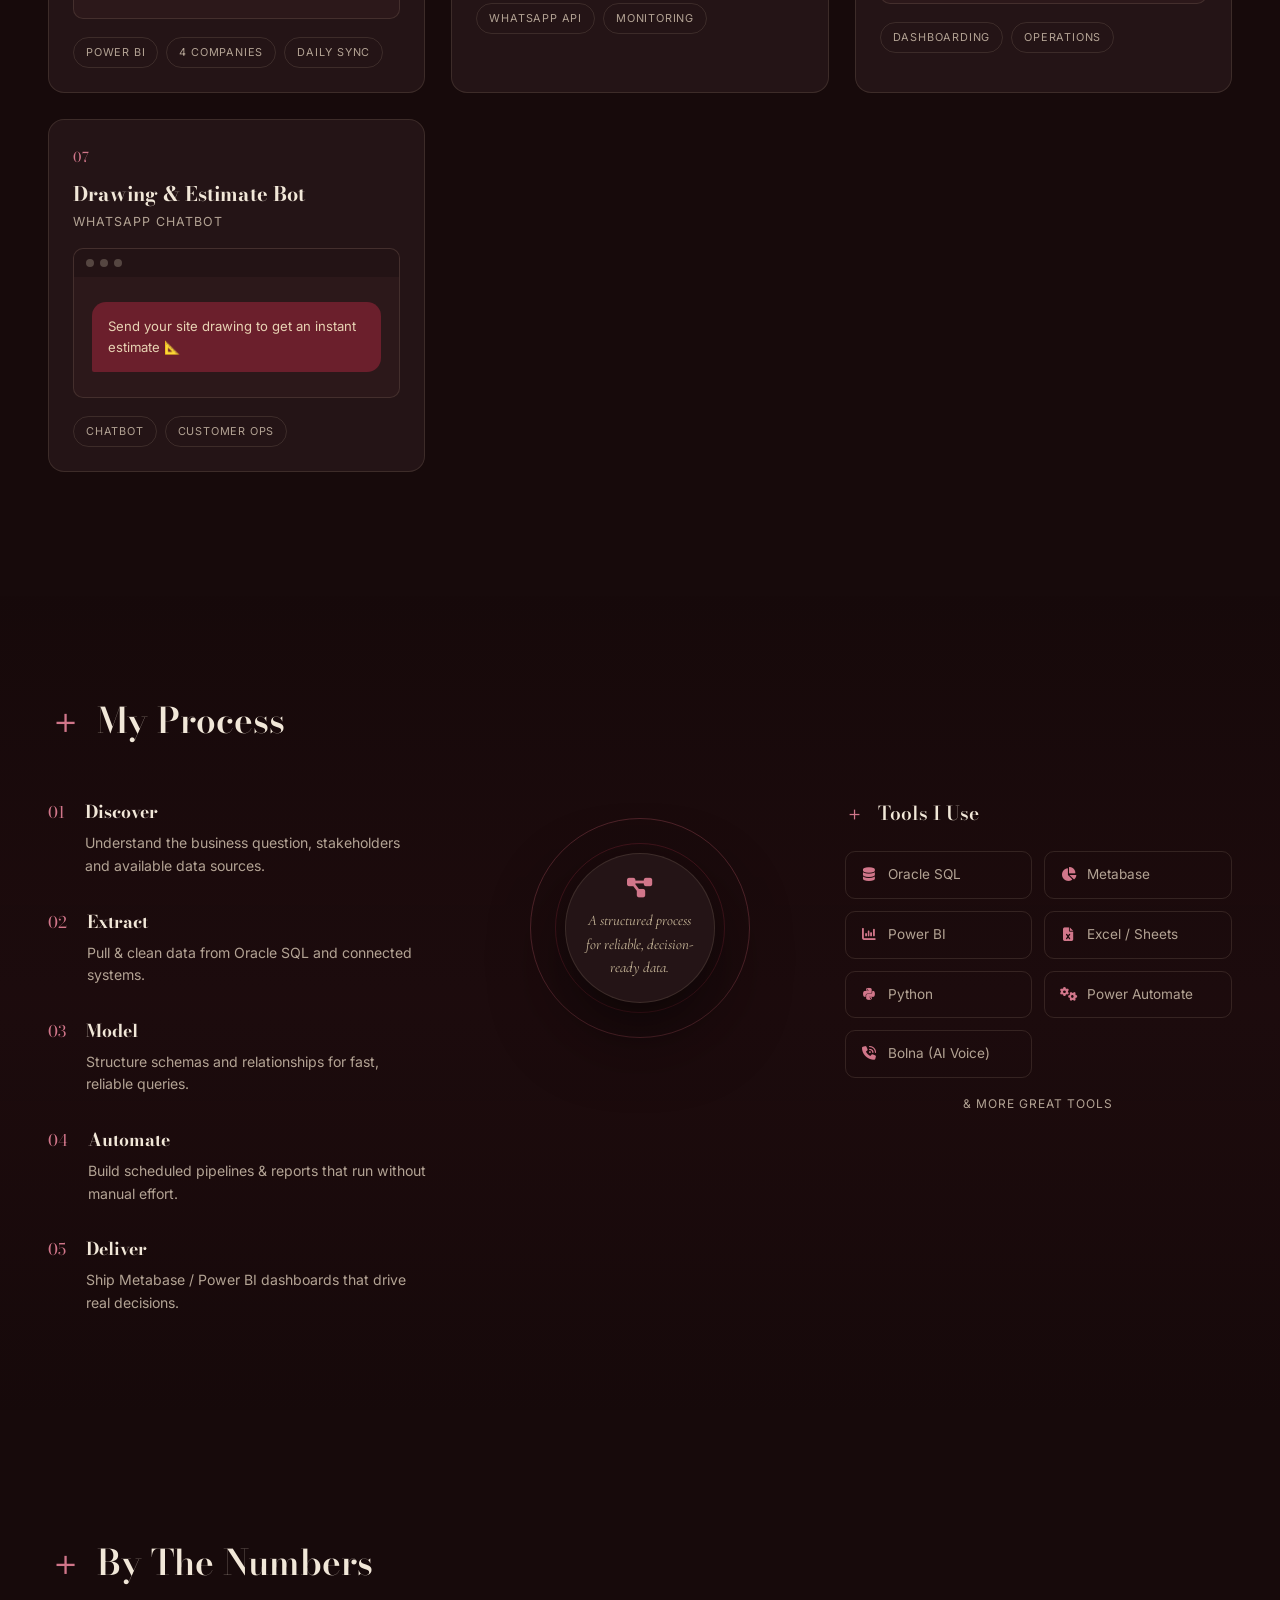
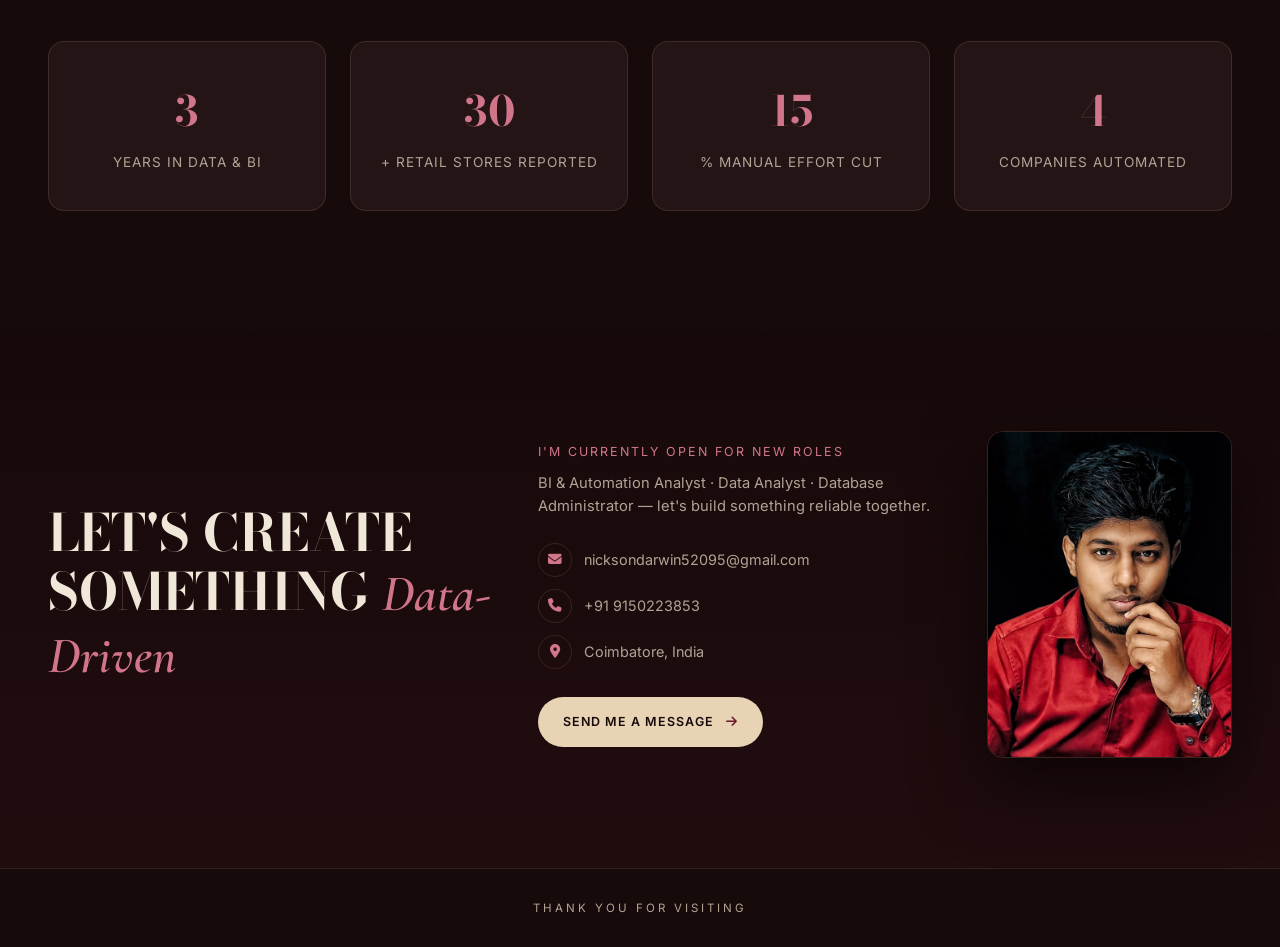
==== commit 2201e56a: "Use a single resume for all roles; align experience and email with LinkedIn - One resume (BI & Autom" ====
--- a/old-site/index.html
+++ b/old-site/index.html
@@ -37,7 +37,7 @@
       <li><a href="#impact" class="nav-link">Impact</a></li>
       <li><a href="#contact" class="nav-link">Contact</a></li>
     </ul>
-    <a href="assets/Nickson_Darwin_Resume_SEP_2026.pdf" download class="btn btn-small nav-cta">
+    <a href="../assets/Nickson_Darwin_Resume.pdf" download class="btn btn-small nav-cta">
       <i class="fa-solid fa-download"></i> Resume
     </a>
     <button id="nav-toggle" aria-label="Toggle menu"><i class="fa-solid fa-bars"></i></button>
@@ -313,11 +313,11 @@
       <p class="cta-open">I'M CURRENTLY OPEN FOR NEW ROLES</p>
       <p class="cta-note">BI &amp; Automation Analyst · Data Analyst · Database Administrator — let's build something reliable together.</p>
       <div class="contact-info">
-        <a href="mailto:nicksondarwin05@gmail.com"><i class="fa-solid fa-envelope"></i> nicksondarwin05@gmail.com</a>
+        <a href="mailto:nicksondarwin52095@gmail.com"><i class="fa-solid fa-envelope"></i> nicksondarwin52095@gmail.com</a>
         <a href="tel:+919150223853"><i class="fa-solid fa-phone"></i> +91 9150223853</a>
         <a href="#"><i class="fa-solid fa-location-dot"></i> Coimbatore, India</a>
       </div>
-      <a href="mailto:nicksondarwin05@gmail.com" class="pill-btn dark"><span>Send me a message</span> <i class="fa-solid fa-arrow-right"></i></a>
+      <a href="mailto:nicksondarwin52095@gmail.com" class="pill-btn dark"><span>Send me a message</span> <i class="fa-solid fa-arrow-right"></i></a>
     </div>
     <div class="cta-right" data-reveal>
       <img src="assets/profile.jpg" alt="Nickson Darwin P">
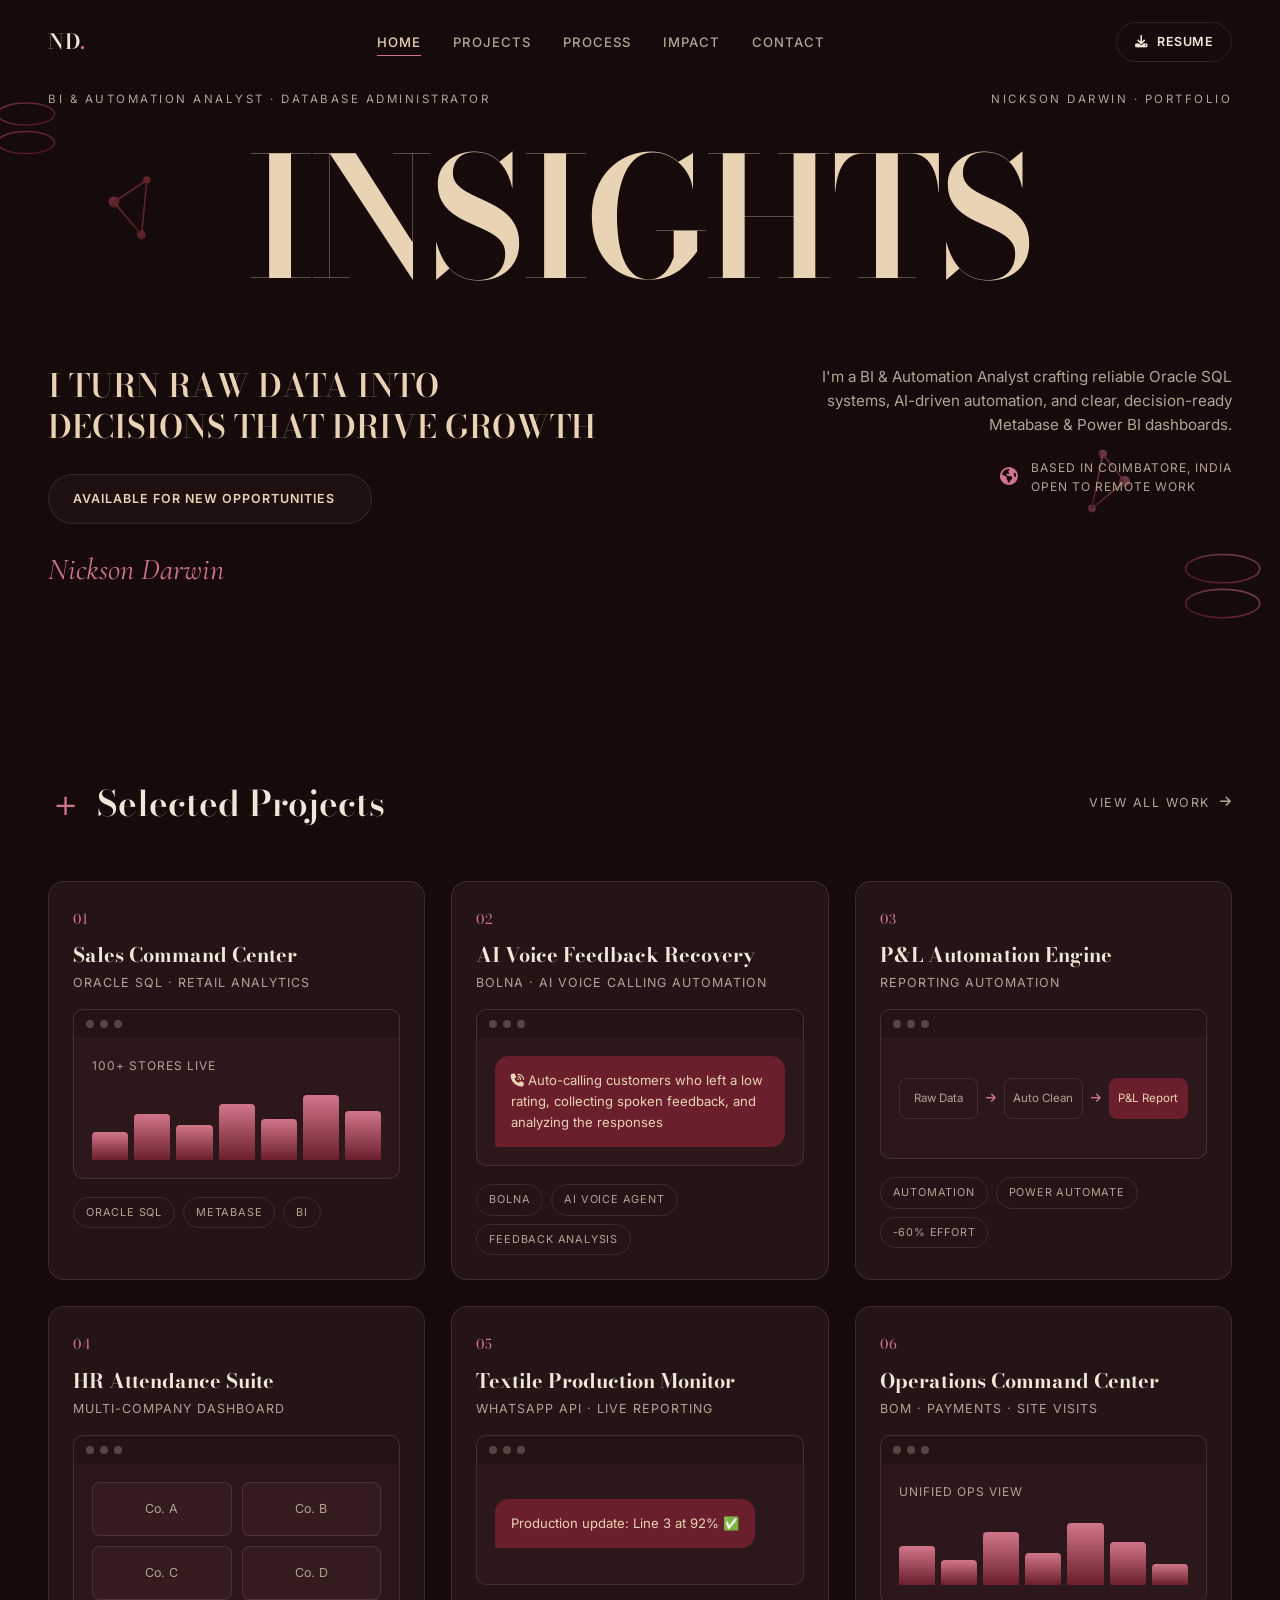
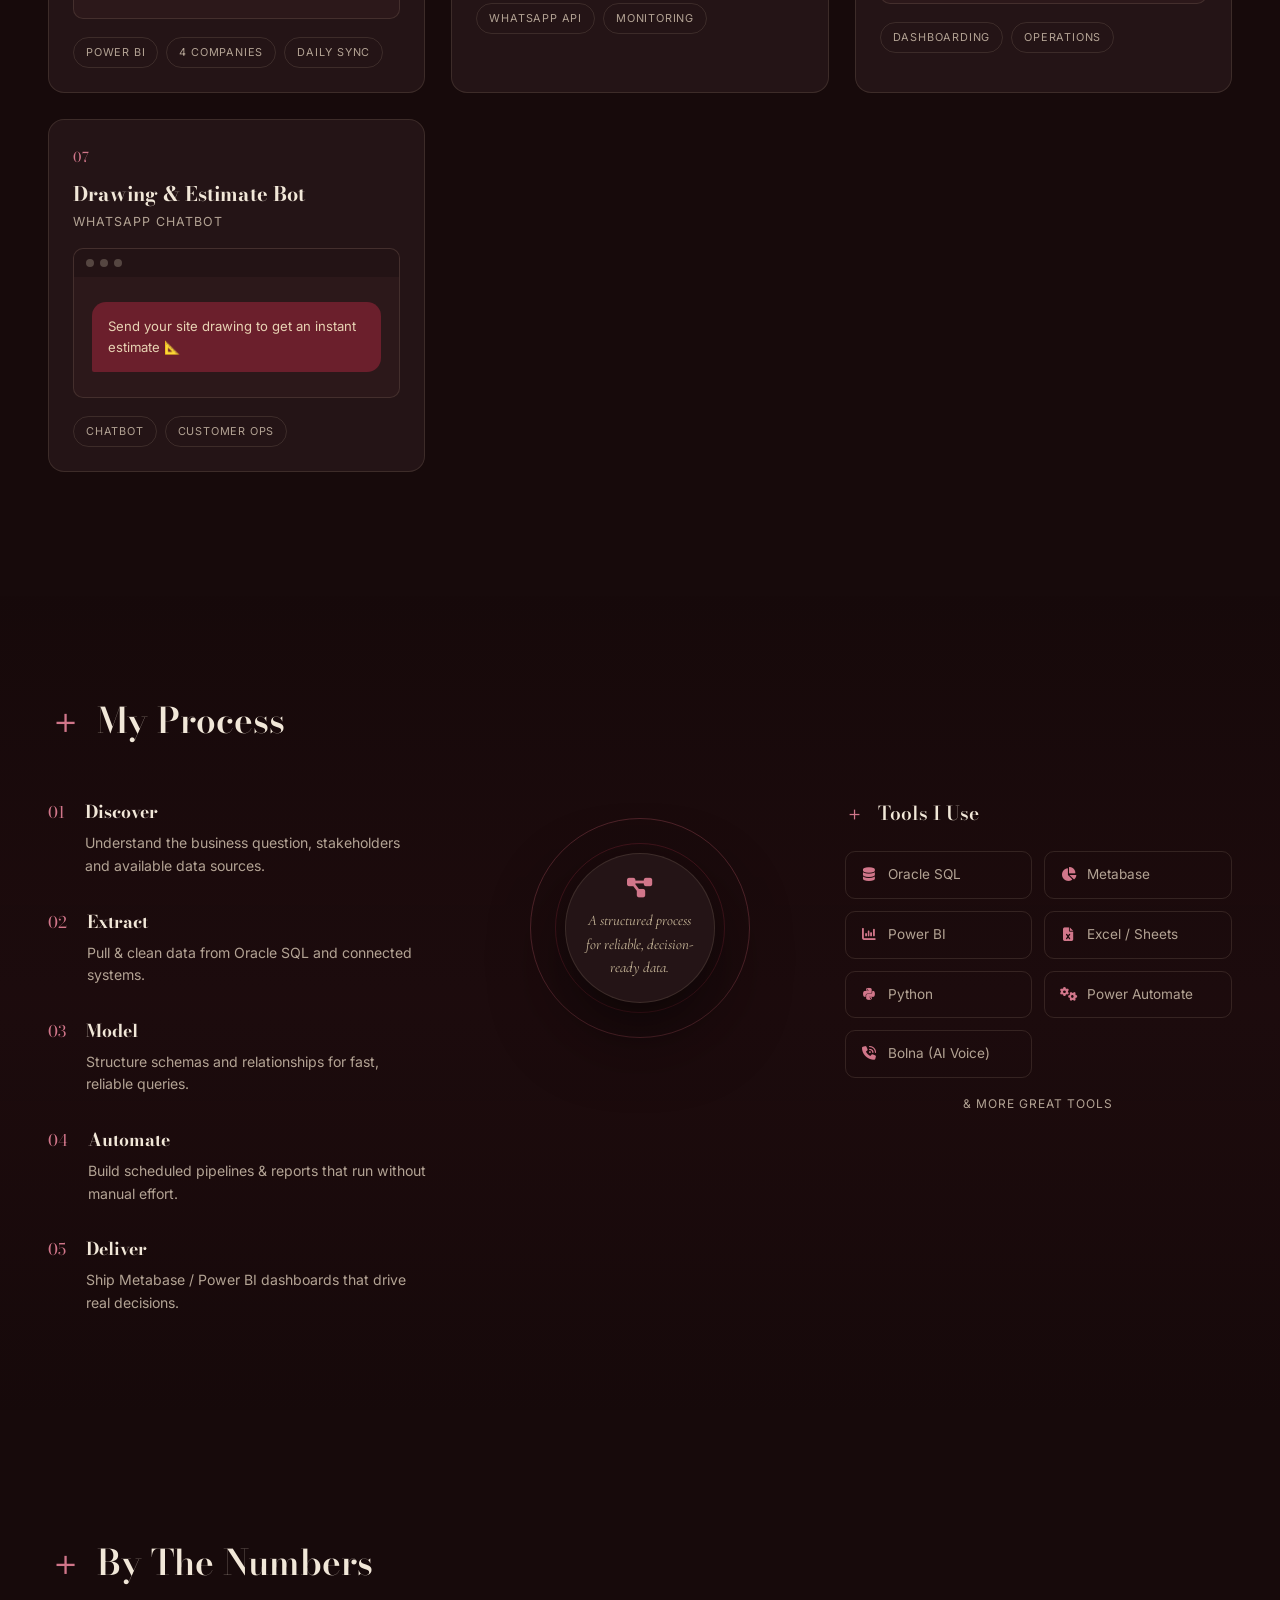
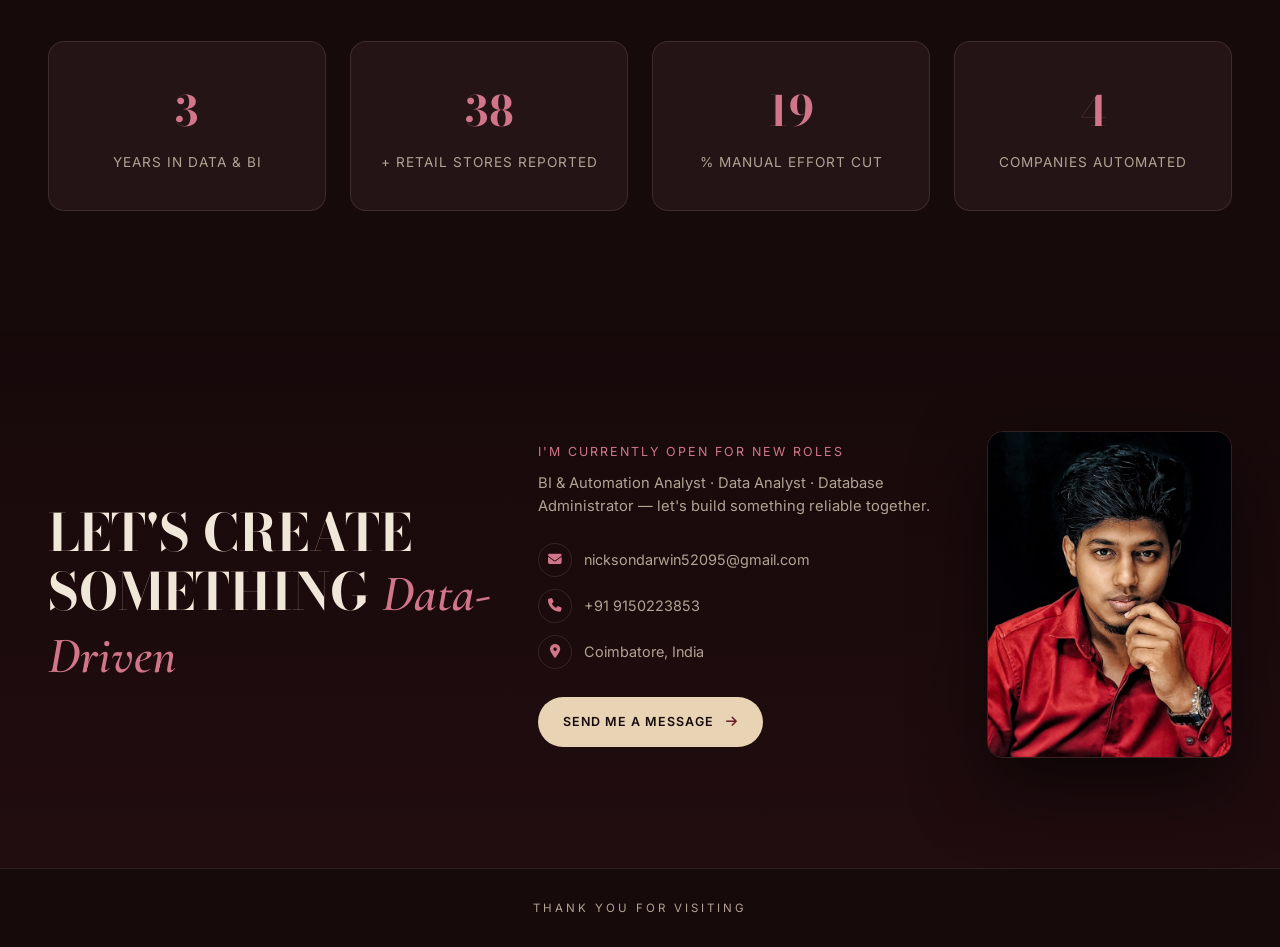
==== commit 532d095c: "Add Campaign Leads conversion case study; resume file named by month - New case study 06 (card, popu" ====
--- a/old-site/index.html
+++ b/old-site/index.html
@@ -37,7 +37,7 @@
       <li><a href="#impact" class="nav-link">Impact</a></li>
       <li><a href="#contact" class="nav-link">Contact</a></li>
     </ul>
-    <a href="../assets/Nickson_Darwin_Resume.pdf" download class="btn btn-small nav-cta">
+    <a href="../assets/Nickson_Darwin_Resume_NOV_2026.pdf" download class="btn btn-small nav-cta">
       <i class="fa-solid fa-download"></i> Resume
     </a>
     <button id="nav-toggle" aria-label="Toggle menu"><i class="fa-solid fa-bars"></i></button>
